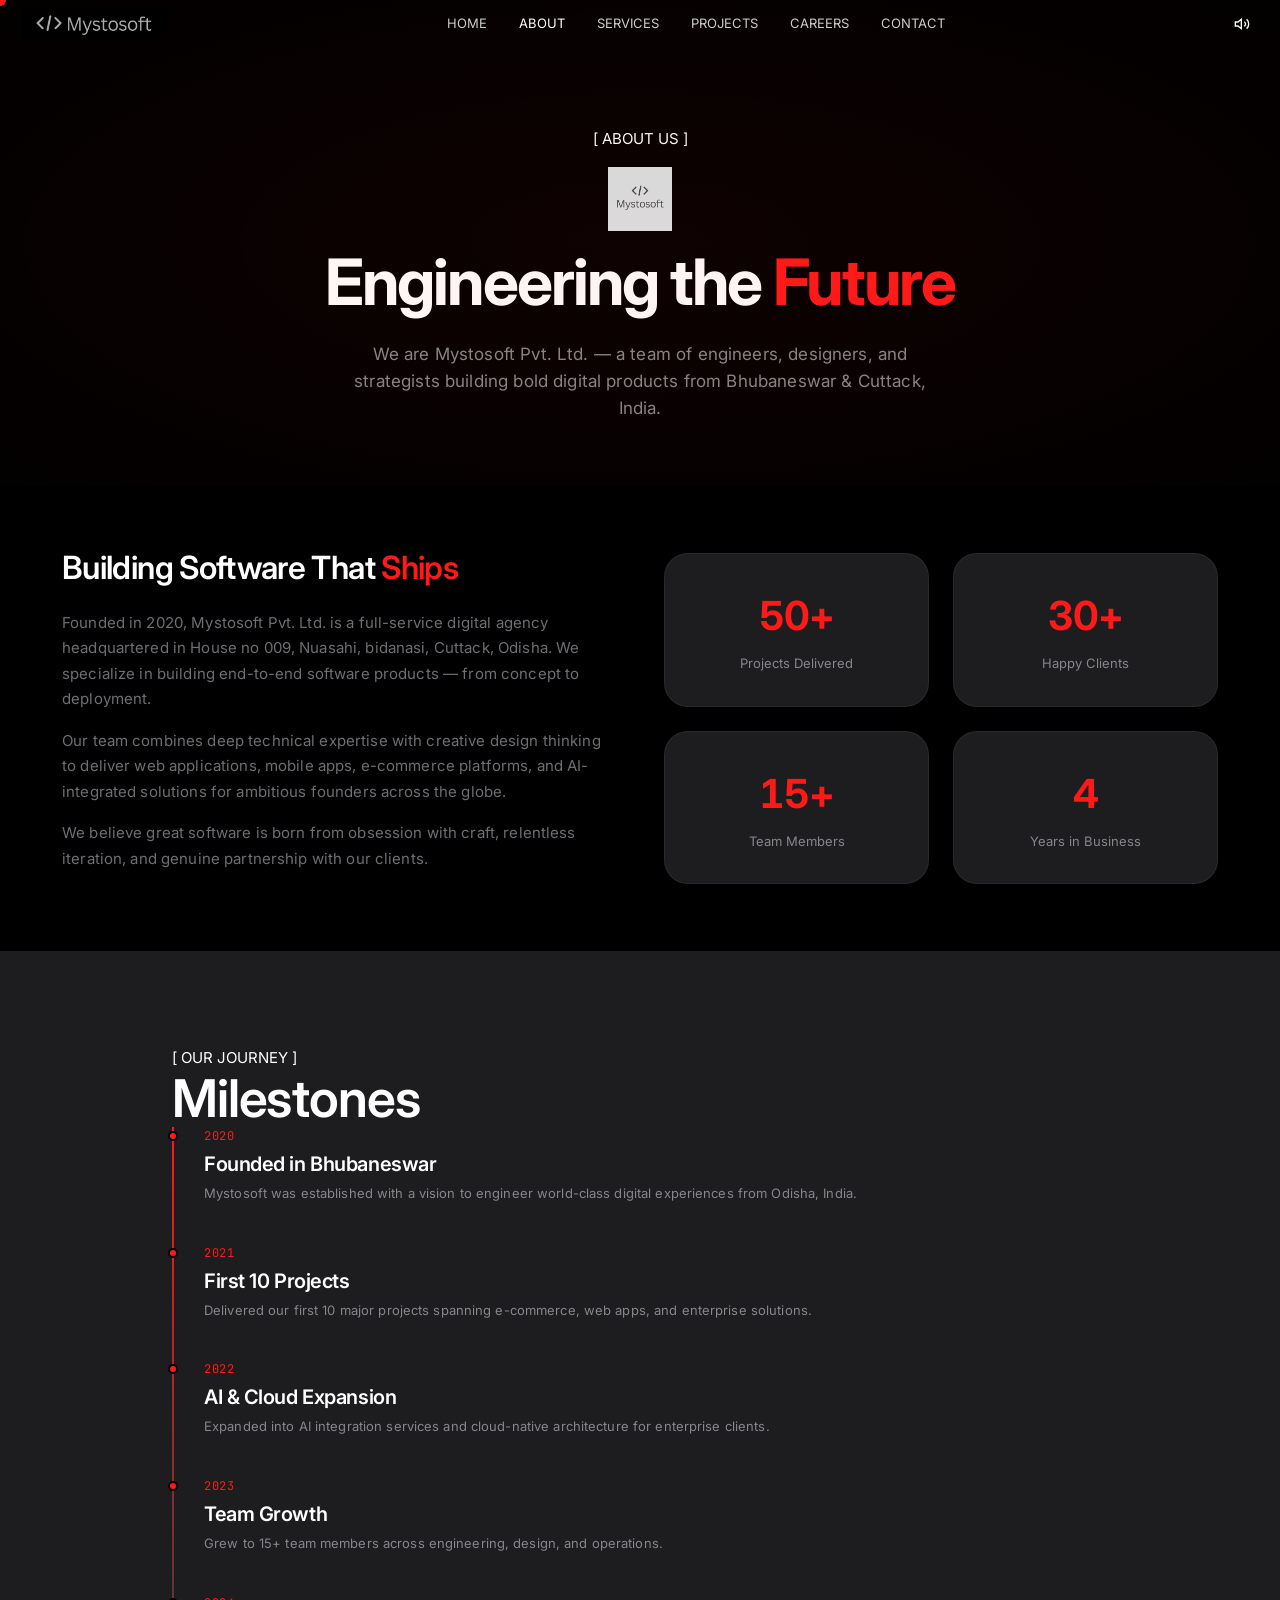
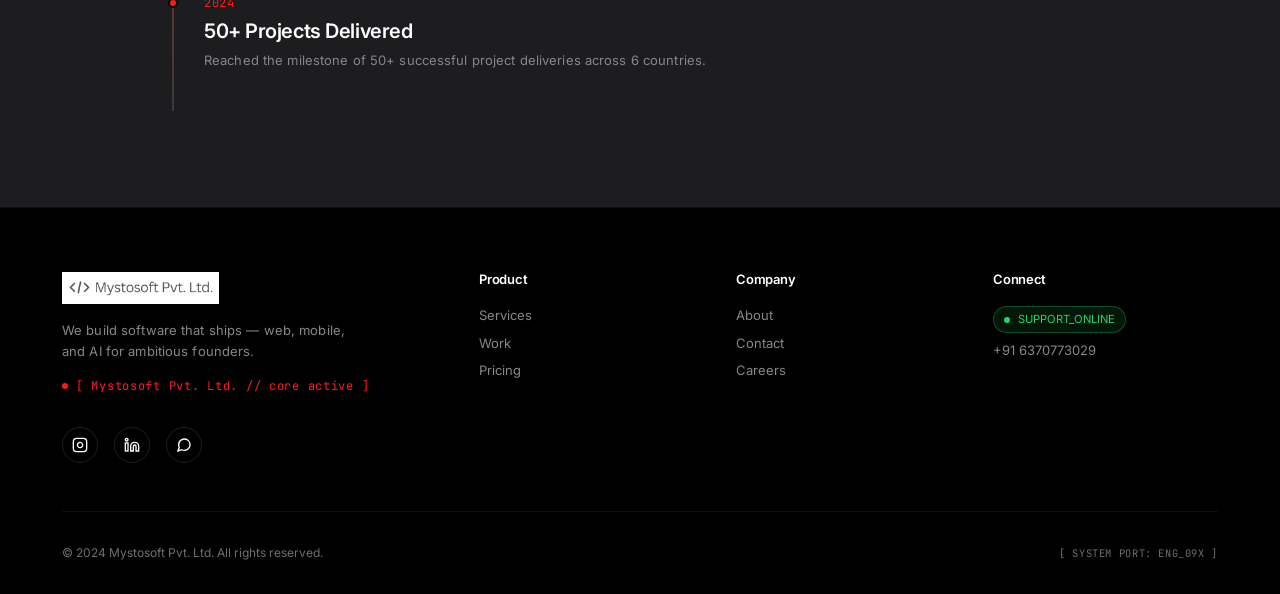
==== about.html @ 19d68701 "first commit" ====
<!DOCTYPE html>
<html lang="en">
<head>
  <meta charset="UTF-8">
  <meta name="viewport" content="width=device-width, initial-scale=1.0">
  <title>About — Mystosoft</title>
  <meta name="description" content="Learn about Mystosoft Pvt. Ltd. — our story, mission, and the team behind bold digital products.">
  <link rel="icon" href="Mystosoft Logos/Mystosoft Favicon Logo.png" type="image/png">
  <link rel="stylesheet" href="css/base.css">
  <link rel="stylesheet" href="css/components.css">
  <link rel="stylesheet" href="css/animations.css">
  <link rel="stylesheet" href="css/pages.css">
  <link rel="preconnect" href="https://fonts.googleapis.com">
  <link rel="preconnect" href="https://fonts.gstatic.com" crossorigin>
  <link href="https://fonts.googleapis.com/css2?family=Inter:wght@300;400;500;600;700&family=JetBrains+Mono:wght@400;500;700&display=swap" rel="stylesheet">
  <style>
    body { font-family: 'Inter', -apple-system, BlinkMacSystemFont, sans-serif; }
    :root { --font-display: 'Inter', -apple-system, sans-serif; --font-mono: 'JetBrains Mono', monospace; }
  </style>
</head>
<body class="dark">

  <div class="custom-cursor"></div>

  <!-- Navbar -->
  <nav class="navbar">
    <div class="navbar-inner">
      <a href="index.html" class="navbar-logo">
        <img src="Mystosoft Logos/Mystosoft Header Logo.png" alt="Mystosoft" class="logo-icon">
      </a>
      <div class="navbar-links">
        <a href="index.html">HOME</a>
        <a href="about.html">ABOUT</a>
        <a href="services.html">SERVICES</a>
        <a href="projects.html">PROJECTS</a>
        <a href="careers.html">CAREERS</a>
        <a href="contact.html">CONTACT</a>
      </div>
      <div class="navbar-actions">
        <button class="sound-toggle" aria-label="Toggle sound">
          <svg viewBox="0 0 24 24" fill="none" stroke="currentColor" stroke-width="2"><path d="M11 5L6 9H2v6h4l5 4V5z"/><path d="M19.07 4.93a10 10 0 010 14.14M15.54 8.46a5 5 0 010 7.07"/></svg>
        </button>
        <div class="nav-toggle"><span></span><span></span><span></span></div>
      </div>
    </div>
  </nav>

  <!-- Page Hero -->
  <section class="page-hero">
    <div class="container">
      <div class="section-label">[ ABOUT US ]</div>
      <img src="Mystosoft Logos/Mystosoft.png" alt="Mystosoft" class="page-hero-logo">
      <h1>Engineering the <span style="color: var(--color-accent)">Future</span></h1>
      <p>We are Mystosoft Pvt. Ltd. — a team of engineers, designers, and strategists building bold digital products from Bhubaneswar & Cuttack, India.</p>
    </div>
  </section>

  <!-- About Content -->
  <section class="about-content">
    <div class="container-wide">
      <div class="about-grid reveal">
        <div class="about-text">
          <h3>Building Software That <span style="color: var(--color-accent)">Ships</span></h3>
          <p>Founded in 2020, Mystosoft Pvt. Ltd. is a full-service digital agency headquartered in House no 009, Nuasahi, bidanasi, Cuttack, Odisha. We specialize in building end-to-end software products — from concept to deployment.</p>
          <p>Our team combines deep technical expertise with creative design thinking to deliver web applications, mobile apps, e-commerce platforms, and AI-integrated solutions for ambitious founders across the globe.</p>
          <p>We believe great software is born from obsession with craft, relentless iteration, and genuine partnership with our clients.</p>
        </div>
        <div class="about-stats stagger-children">
          <div class="about-stat">
            <div class="number"><span class="counter" data-target="50" data-suffix="+">0</span></div>
            <div class="label">Projects Delivered</div>
          </div>
          <div class="about-stat">
            <div class="number"><span class="counter" data-target="30" data-suffix="+">0</span></div>
            <div class="label">Happy Clients</div>
          </div>
          <div class="about-stat">
            <div class="number"><span class="counter" data-target="15" data-suffix="+">0</span></div>
            <div class="label">Team Members</div>
          </div>
          <div class="about-stat">
            <div class="number"><span class="counter" data-target="4" data-suffix="">0</span></div>
            <div class="label">Years in Business</div>
          </div>
        </div>
      </div>
    </div>
  </section>

  <!-- Timeline -->
  <section class="section" style="background: var(--color-gray-900); color: var(--color-white);">
    <div class="container">
      <div class="section-header reveal">
        <div class="section-label">[ OUR JOURNEY ]</div>
        <h2 class="section-title" style="color: var(--color-white);">Milestones</h2>
      </div>
      <div class="timeline reveal">
        <div class="timeline-item">
          <div class="year">2020</div>
          <h5>Founded in Bhubaneswar</h5>
          <p>Mystosoft was established with a vision to engineer world-class digital experiences from Odisha, India.</p>
        </div>
        <div class="timeline-item">
          <div class="year">2021</div>
          <h5>First 10 Projects</h5>
          <p>Delivered our first 10 major projects spanning e-commerce, web apps, and enterprise solutions.</p>
        </div>
        <div class="timeline-item">
          <div class="year">2022</div>
          <h5>AI & Cloud Expansion</h5>
          <p>Expanded into AI integration services and cloud-native architecture for enterprise clients.</p>
        </div>
        <div class="timeline-item">
          <div class="year">2023</div>
          <h5>Team Growth</h5>
          <p>Grew to 15+ team members across engineering, design, and operations.</p>
        </div>
        <div class="timeline-item">
          <div class="year">2024</div>
          <h5>50+ Projects Delivered</h5>
          <p>Reached the milestone of 50+ successful project deliveries across 6 countries.</p>
        </div>
      </div>
    </div>
  </section>

  <!-- Footer -->
  <footer class="footer">
    <div class="container-wide">
      <div class="footer-grid">
        <div class="footer-brand">
          <div class="footer-logo"><img src="Mystosoft Logos/Mystosoft footer logo.png" alt="Mystosoft" style="height: 32px;"></div>
          <p class="footer-tagline">We build software that ships — web, mobile, and AI for ambitious founders.</p>
          <div class="footer-status"><span class="dot"></span> [ Mystosoft Pvt. Ltd. // core active ]</div>
          <div class="footer-social">
            <a href="https://www.instagram.com/mystosoft" target="_blank" rel="noopener"><svg viewBox="0 0 24 24" fill="none" stroke="currentColor" stroke-width="2"><rect x="2" y="2" width="20" height="20" rx="5" ry="5"/><path d="M16 11.37A4 4 0 1 1 12.63 8 4 4 0 0 1 16 11.37z"/><line x1="17.5" y1="6.5" x2="17.51" y2="6.5"/></svg></a>
            <a href="https://www.linkedin.com/company/mystosoft" target="_blank" rel="noopener"><svg viewBox="0 0 24 24" fill="none" stroke="currentColor" stroke-width="2"><path d="M16 8a6 6 0 0 1 6 6v7h-4v-7a2 2 0 0 0-2-2 2 2 0 0 0-2 2v7h-4v-7a6 6 0 0 1 6-6z"/><rect x="2" y="9" width="4" height="12"/><circle cx="4" cy="4" r="2"/></svg></a>
            <a href="https://wa.me/916370773029" target="_blank" rel="noopener"><svg viewBox="0 0 24 24" fill="none" stroke="currentColor" stroke-width="2"><path d="M21 11.5a8.38 8.38 0 0 1-.9 3.8 8.5 8.5 0 0 1-7.6 4.7 8.38 8.38 0 0 1-3.8-.9L3 21l1.9-5.7a8.38 8.38 0 0 1-.9-3.8 8.5 8.5 0 0 1 4.7-7.6 8.38 8.38 0 0 1 3.8-.9h.5a8.48 8.48 0 0 1 8 8v.5z"/></svg></a>
          </div>
        </div>
        <div class="footer-columns">
          <div class="footer-column"><h5>Product</h5><a href="services.html">Services</a><a href="projects.html">Work</a><a href="index.html#pricing">Pricing</a></div>
          <div class="footer-column"><h5>Company</h5><a href="about.html">About</a><a href="contact.html">Contact</a><a href="careers.html">Careers</a></div>
          <div class="footer-column"><h5>Connect</h5><a href="https://wa.me/916370773029" target="_blank"><span class="footer-whatsapp" style="display:inline-flex;padding:4px 10px;font-size:0.7rem;"><span class="dot"></span> SUPPORT_ONLINE</span></a><a href="tel:+916370773029">+91 6370773029</a></div>
        </div>
      </div>
      <div class="footer-bottom">
        <span>&copy; 2024 Mystosoft Pvt. Ltd. All rights reserved.</span>
        <span style="font-family: var(--font-mono); font-size: 0.65rem; letter-spacing: 0.06em;">[ SYSTEM PORT: ENG_09X ]</span>
      </div>
    </div>
  </footer>

  <script src="js/main.js"></script>
  <script src="js/sound.js"></script>
</body>
</html>
---- css/base.css ----
/* ============================================
   MYSTOSOFT - Base Styles
   Apple-inspired design system
   ============================================ */

:root {
  --color-black: #000000;
  --color-white: #ffffff;
  --color-gray-50: #f5f5f7;
  --color-gray-100: #e8e8ed;
  --color-gray-200: #d2d2d7;
  --color-gray-300: #b0b0b6;
  --color-gray-400: #86868b;
  --color-gray-500: #6e6e73;
  --color-gray-600: #515154;
  --color-gray-700: #3a3a3c;
  --color-gray-800: #2d2d2f;
  --color-gray-900: #1d1d1f;
  --color-accent: #FF1A1A;
  --color-accent-dark: #cc1515;
  --color-accent-light: rgba(255, 26, 26, 0.15);
  --color-green: #30d158;
  --color-blue: #007aff;
  --color-ecommerce: #ec4899;
  --color-webapp: #06b6d4;
  --color-enterprise: #10b981;
  --color-edtech: #f59e0b;
  --font-display: -apple-system, BlinkMacSystemFont, 'Inter', 'Segoe UI', Roboto, sans-serif;
  --font-body: -apple-system, BlinkMacSystemFont, 'Inter', 'Segoe UI', Roboto, sans-serif;
  --font-mono: 'SF Mono', 'JetBrains Mono', 'Fira Code', 'Consolas', monospace;
  --text-xs: 0.75rem;
  --text-sm: 0.8125rem;
  --text-base: 0.9375rem;
  --text-lg: 1.0625rem;
  --text-xl: 1.25rem;
  --text-2xl: 1.5rem;
  --text-3xl: 2rem;
  --text-4xl: 2.5rem;
  --text-5xl: 3.25rem;
  --text-6xl: 4rem;
  --text-7xl: 5rem;
  --space-1: 0.25rem;
  --space-2: 0.5rem;
  --space-3: 0.75rem;
  --space-4: 1rem;
  --space-5: 1.25rem;
  --space-6: 1.5rem;
  --space-8: 2rem;
  --space-10: 2.5rem;
  --space-12: 3rem;
  --space-16: 4rem;
  --space-20: 5rem;
  --space-24: 6rem;
  --space-32: 8rem;
  --max-width: 980px;
  --max-width-wide: 1200px;
  --max-width-full: 1440px;
  --nav-height: 48px;
  --section-padding: 6rem 0;
  --radius-sm: 8px;
  --radius-md: 12px;
  --radius-lg: 18px;
  --radius-xl: 24px;
  --radius-2xl: 32px;
  --radius-full: 9999px;
  --ease-in-out: cubic-bezier(0.25, 0.1, 0.25, 1);
  --ease-out: cubic-bezier(0, 0, 0.2, 1);
  --ease-in: cubic-bezier(0.4, 0, 1, 1);
  --duration-fast: 150ms;
  --duration-normal: 300ms;
  --duration-slow: 500ms;
  --shadow-sm: 0 1px 2px rgba(0,0,0,0.04);
  --shadow-md: 0 4px 12px rgba(0,0,0,0.08);
  --shadow-lg: 0 8px 30px rgba(0,0,0,0.12);
  --shadow-xl: 0 20px 60px rgba(0,0,0,0.15);
  --shadow-glow: 0 0 60px rgba(255, 26, 26, 0.3);
}

*, *::before, *::after { box-sizing: border-box; margin: 0; padding: 0; }

html { scroll-behavior: smooth; -webkit-text-size-adjust: 100%; -webkit-font-smoothing: antialiased; -moz-osx-font-smoothing: grayscale; }

body { font-family: var(--font-body); font-size: var(--text-base); line-height: 1.5; color: var(--color-gray-900); background: var(--color-white); overflow-x: hidden; min-height: 100vh; }
body.dark { background: var(--color-black); color: var(--color-white); }

img, video, canvas, svg { display: block; max-width: 100%; }
a { color: inherit; text-decoration: none; }
button { border: none; background: none; cursor: pointer; font: inherit; color: inherit; }
ul, ol { list-style: none; }
input, textarea, select { font: inherit; color: inherit; }

h1, h2, h3, h4, h5, h6 { font-family: var(--font-display); font-weight: 600; line-height: 1.1; letter-spacing: -0.022em; }
h1 { font-size: var(--text-6xl); }
h2 { font-size: var(--text-5xl); }
h3 { font-size: var(--text-4xl); }
h4 { font-size: var(--text-3xl); }
h5 { font-size: var(--text-2xl); }
h6 { font-size: var(--text-xl); }
p { line-height: 1.47; font-weight: 400; letter-spacing: 0.009em; }

.container { width: 100%; max-width: var(--max-width); margin: 0 auto; padding: 0 22px; }
.container-wide { max-width: var(--max-width-wide); margin: 0 auto; padding: 0 22px; }
.container-full { max-width: var(--max-width-full); margin: 0 auto; padding: 0 22px; }
.section { padding: var(--section-padding); }

.flex { display: flex; }
.flex-col { flex-direction: column; }
.flex-wrap { flex-wrap: wrap; }
.items-center { align-items: center; }
.items-start { align-items: flex-start; }
.justify-center { justify-content: center; }
.justify-between { justify-content: space-between; }
.gap-1 { gap: var(--space-1); }
.gap-2 { gap: var(--space-2); }
.gap-3 { gap: var(--space-3); }
.gap-4 { gap: var(--space-4); }
.gap-6 { gap: var(--space-6); }
.gap-8 { gap: var(--space-8); }
.gap-10 { gap: var(--space-10); }
.gap-12 { gap: var(--space-12); }
.text-center { text-align: center; }
.w-full { width: 100%; }
.h-full { height: 100%; }
.relative { position: relative; }
.absolute { position: absolute; }
.overflow-hidden { overflow: hidden; }
.grid { display: grid; }
.grid-2 { grid-template-columns: repeat(2, 1fr); }
.grid-3 { grid-template-columns: repeat(3, 1fr); }
.grid-4 { grid-template-columns: repeat(4, 1fr); }

::selection { background: var(--color-accent); color: var(--color-white); }
::-webkit-scrollbar { width: 8px; }
::-webkit-scrollbar-track { background: transparent; }
::-webkit-scrollbar-thumb { background: var(--color-gray-400); border-radius: 4px; }
::-webkit-scrollbar-thumb:hover { background: var(--color-gray-500); }
:focus-visible { outline: 2px solid var(--color-accent); outline-offset: 2px; }

@media (max-width: 1024px) {
  h1 { font-size: var(--text-5xl); }
  h2 { font-size: var(--text-4xl); }
  h3 { font-size: var(--text-3xl); }
}
@media (max-width: 768px) {
  :root { --section-padding: 4rem 0; }
  h1 { font-size: var(--text-4xl); }
  h2 { font-size: var(--text-3xl); }
  h3 { font-size: var(--text-2xl); }
  .grid-2, .grid-3, .grid-4 { grid-template-columns: 1fr; }
}
@media (max-width: 480px) {
  h1 { font-size: var(--text-3xl); }
  h2 { font-size: var(--text-2xl); }
  h3 { font-size: var(--text-xl); }
}
---- css/components.css ----
/* ============================================
   MYSTOSOFT - Components
   Navbar, Footer, Buttons, Cards, Custom Cursor
   ============================================ */

/* ---------- Custom Cursor ---------- */
.custom-cursor {
  position: fixed;
  top: 0; left: 0;
  width: 12px; height: 12px;
  background: var(--color-accent);
  border-radius: 50%;
  pointer-events: none;
  z-index: 99999;
  transform: translate(-50%, -50%);
  transition: width 0.2s, height 0.2s, background 0.2s;
  mix-blend-mode: difference;
}
.custom-cursor.hover {
  width: 40px; height: 40px;
  background: rgba(255, 26, 26, 0.3);
  border: 1px solid var(--color-accent);
}
@media (pointer: coarse) { .custom-cursor { display: none; } }

/* ---------- Navbar ---------- */
.navbar {
  position: fixed;
  top: 0; left: 0; right: 0;
  height: var(--nav-height);
  z-index: 1000;
  transition: background var(--duration-normal) var(--ease-out), backdrop-filter var(--duration-normal) var(--ease-out);
}
.navbar.scrolled {
  background: rgba(0, 0, 0, 0.8);
  backdrop-filter: saturate(180%) blur(20px);
  -webkit-backdrop-filter: saturate(180%) blur(20px);
}
body:not(.dark) .navbar.scrolled {
  background: rgba(255, 255, 255, 0.8);
}
.navbar-inner {
  max-width: var(--max-width-full);
  margin: 0 auto;
  padding: 0 22px;
  height: 100%;
  display: flex;
  align-items: center;
  justify-content: space-between;
}
.navbar-logo {
  display: flex;
  align-items: center;
  gap: var(--space-2);
  font-family: var(--font-display);
  font-weight: 700;
  font-size: var(--text-lg);
  letter-spacing: -0.01em;
  white-space: nowrap;
  cursor: pointer;
}
.navbar-logo img {
  height: 28px;
  width: auto;
}
.navbar-logo .logo-icon {
  height: 32px;
  width: auto;
  filter: invert(1);
}
body:not(.dark) .navbar-logo .logo-icon {
  filter: none;
}
.navbar-links {
  display: flex;
  align-items: center;
  gap: var(--space-8);
}
.navbar-links a {
  font-size: var(--text-sm);
  font-weight: 400;
  opacity: 0.8;
  transition: opacity var(--duration-fast);
  white-space: nowrap;
}
.navbar-links a:hover,
.navbar-links a.active {
  opacity: 1;
}
.navbar-actions {
  display: flex;
  align-items: center;
  gap: var(--space-4);
}
.sound-toggle {
  display: flex;
  align-items: center;
  justify-content: center;
  width: 32px; height: 32px;
  border-radius: var(--radius-full);
  transition: background var(--duration-fast);
  cursor: pointer;
  color: var(--color-white);
}
.sound-toggle:hover { background: rgba(255,255,255,0.1); }
body:not(.dark) .sound-toggle { color: var(--color-gray-900); }
body:not(.dark) .sound-toggle:hover { background: rgba(0,0,0,0.05); }
.sound-toggle svg { width: 16px; height: 16px; }
.nav-toggle {
  display: none;
  flex-direction: column;
  gap: 5px;
  width: 24px;
  cursor: pointer;
}
.nav-toggle span {
  display: block;
  height: 1.5px;
  width: 100%;
  background: currentColor;
  border-radius: 2px;
  transition: transform var(--duration-normal), opacity var(--duration-fast);
}
.nav-toggle.active span:nth-child(1) { transform: translateY(6.5px) rotate(45deg); }
.nav-toggle.active span:nth-child(2) { opacity: 0; }
.nav-toggle.active span:nth-child(3) { transform: translateY(-6.5px) rotate(-45deg); }

@media (max-width: 900px) {
  .navbar-links { display: none; }
  .nav-toggle { display: flex; }
  .mobile-menu {
    position: fixed;
    top: var(--nav-height);
    left: 0; right: 0; bottom: 0;
    background: rgba(0,0,0,0.95);
    backdrop-filter: blur(20px);
    z-index: 999;
    display: flex;
    flex-direction: column;
    align-items: center;
    justify-content: center;
    gap: var(--space-8);
    opacity: 0;
    pointer-events: none;
    transition: opacity var(--duration-normal);
  }
  .mobile-menu.open { opacity: 1; pointer-events: all; }
  .mobile-menu a {
    font-size: var(--text-3xl);
    font-weight: 600;
    opacity: 0;
    transform: translateY(20px);
    transition: opacity var(--duration-normal), transform var(--duration-normal);
  }
  .mobile-menu.open a {
    opacity: 1;
    transform: translateY(0);
  }
  .mobile-menu.open a:nth-child(1) { transition-delay: 0.05s; }
  .mobile-menu.open a:nth-child(2) { transition-delay: 0.1s; }
  .mobile-menu.open a:nth-child(3) { transition-delay: 0.15s; }
  .mobile-menu.open a:nth-child(4) { transition-delay: 0.2s; }
  .mobile-menu.open a:nth-child(5) { transition-delay: 0.25s; }
  .mobile-menu.open a:nth-child(6) { transition-delay: 0.3s; }
}

/* ---------- Buttons ---------- */
.btn {
  display: inline-flex;
  align-items: center;
  justify-content: center;
  gap: var(--space-2);
  padding: 12px 28px;
  font-size: var(--text-sm);
  font-weight: 500;
  border-radius: var(--radius-full);
  transition: all var(--duration-normal) var(--ease-out);
  white-space: nowrap;
  cursor: pointer;
  position: relative;
  overflow: hidden;
}
.btn-primary {
  background: var(--color-accent);
  color: var(--color-white);
}
.btn-primary:hover {
  background: var(--color-accent-dark);
  transform: scale(1.02);
  box-shadow: 0 0 30px rgba(255, 26, 26, 0.4);
}
.btn-secondary {
  background: rgba(255, 255, 255, 0.08);
  color: var(--color-white);
  border: 1px solid rgba(255, 255, 255, 0.15);
}
.btn-secondary:hover {
  background: rgba(255, 255, 255, 0.15);
  border-color: rgba(255, 255, 255, 0.3);
}
body:not(.dark) .btn-secondary {
  background: rgba(0, 0, 0, 0.05);
  color: var(--color-gray-900);
  border-color: rgba(0, 0, 0, 0.15);
}
body:not(.dark) .btn-secondary:hover {
  background: rgba(0, 0, 0, 0.1);
  border-color: rgba(0, 0, 0, 0.3);
}
.btn-ghost {
  color: var(--color-accent);
  padding: 12px 0;
}
.btn-ghost:hover { opacity: 0.8; }
.btn-large {
  padding: 16px 36px;
  font-size: var(--text-base);
}
.btn-shimmer {
  position: relative;
  overflow: hidden;
}
.btn-shimmer::after {
  content: '';
  position: absolute;
  top: 0; left: -100%; right: 0; bottom: 0;
  width: 300%;
  background: linear-gradient(90deg, transparent, rgba(255,255,255,0.2), transparent);
  transition: none;
}
.btn-shimmer:hover::after {
  animation: shimmer 1.5s infinite;
}
@keyframes shimmer {
  0% { transform: translateX(-33%); }
  100% { transform: translateX(33%); }
}

/* ---------- Cards ---------- */
.card {
  background: var(--color-white);
  border-radius: var(--radius-xl);
  padding: var(--space-8);
  transition: transform var(--duration-normal) var(--ease-out), box-shadow var(--duration-normal) var(--ease-out);
  position: relative;
  overflow: hidden;
}
.card:hover {
  transform: translateY(-4px);
  box-shadow: var(--shadow-lg);
}
.card-dark {
  background: var(--color-gray-900);
  color: var(--color-white);
  border: 1px solid rgba(255,255,255,0.08);
}
.card-dark:hover {
  border-color: rgba(255, 26, 26, 0.3);
  box-shadow: 0 0 30px rgba(255, 26, 26, 0.1);
}
.card-glass {
  background: rgba(255, 255, 255, 0.05);
  backdrop-filter: blur(20px);
  -webkit-backdrop-filter: blur(20px);
  border: 1px solid rgba(255, 255, 255, 0.1);
}

/* ---------- Tags ---------- */
.tag {
  display: inline-flex;
  align-items: center;
  padding: 4px 10px;
  font-size: var(--text-xs);
  font-family: var(--font-mono);
  font-weight: 500;
  border-radius: var(--radius-full);
  letter-spacing: 0.04em;
  white-space: nowrap;
}
.tag-red { background: rgba(255,26,26,0.15); color: var(--color-accent); }
.tag-green { background: rgba(48,209,88,0.15); color: var(--color-green); }
.tag-blue { background: rgba(0,122,255,0.15); color: var(--color-blue); }
.tag-pink { background: rgba(236,72,153,0.15); color: var(--color-ecommerce); }
.tag-cyan { background: rgba(6,182,212,0.15); color: var(--color-webapp); }
.tag-emerald { background: rgba(16,185,129,0.15); color: var(--color-enterprise); }
.tag-amber { background: rgba(245,158,11,0.15); color: var(--color-edtech); }

/* ---------- Footer ---------- */
.footer {
  background: var(--color-black);
  color: var(--color-white);
  padding: var(--space-16) 0 var(--space-8);
  border-top: 1px solid rgba(255,255,255,0.06);
}
.footer-grid {
  display: grid;
  grid-template-columns: 1fr 2fr;
  gap: var(--space-12);
  margin-bottom: var(--space-12);
}
.footer-brand {
  display: flex;
  flex-direction: column;
  gap: var(--space-4);
}
.footer-logo {
  display: flex;
  align-items: center;
  gap: var(--space-2);
  font-size: var(--text-xl);
  font-weight: 700;
}
.footer-logo img { height: 28px; }
.footer-tagline {
  color: var(--color-gray-400);
  font-size: var(--text-sm);
  line-height: 1.6;
  max-width: 300px;
}
.footer-status {
  display: flex;
  align-items: center;
  gap: var(--space-2);
  font-family: var(--font-mono);
  font-size: var(--text-xs);
  color: var(--color-accent);
  letter-spacing: 0.06em;
}
.footer-status .dot {
  width: 6px; height: 6px;
  border-radius: 50%;
  background: var(--color-accent);
  animation: pulse 2s infinite;
}
.footer-social {
  display: flex;
  gap: var(--space-4);
  margin-top: var(--space-4);
}
.footer-social a {
  width: 36px; height: 36px;
  display: flex;
  align-items: center;
  justify-content: center;
  border-radius: var(--radius-full);
  border: 1px solid rgba(255,255,255,0.12);
  transition: all var(--duration-fast);
}
.footer-social a:hover {
  border-color: var(--color-accent);
  background: rgba(255,26,26,0.1);
}
.footer-social a svg { width: 16px; height: 16px; }
.footer-columns {
  display: grid;
  grid-template-columns: repeat(3, 1fr);
  gap: var(--space-8);
}
.footer-column h5 {
  font-size: var(--text-sm);
  font-weight: 600;
  margin-bottom: var(--space-4);
  color: var(--color-white);
}
.footer-column a {
  display: block;
  font-size: var(--text-sm);
  color: var(--color-gray-400);
  padding: var(--space-1) 0;
  transition: color var(--duration-fast);
}
.footer-column a:hover { color: var(--color-white); }
.footer-bottom {
  display: flex;
  align-items: center;
  justify-content: space-between;
  padding-top: var(--space-8);
  border-top: 1px solid rgba(255,255,255,0.06);
  font-size: var(--text-xs);
  color: var(--color-gray-500);
}
.footer-whatsapp {
  display: flex;
  align-items: center;
  gap: var(--space-2);
  padding: 8px 16px;
  background: rgba(37, 211, 102, 0.1);
  border: 1px solid rgba(37, 211, 102, 0.3);
  border-radius: var(--radius-full);
  font-size: var(--text-xs);
  color: #25d366;
  transition: all var(--duration-fast);
}
.footer-whatsapp:hover {
  background: rgba(37, 211, 102, 0.2);
}
.footer-whatsapp .dot {
  width: 6px; height: 6px;
  border-radius: 50%;
  background: #25d366;
  animation: pulse 2s infinite;
}

@media (max-width: 768px) {
  .footer-grid { grid-template-columns: 1fr; }
  .footer-columns { grid-template-columns: 1fr 1fr; }
  .footer-bottom { flex-direction: column; gap: var(--space-4); text-align: center; }
}

@keyframes pulse {
  0%, 100% { opacity: 1; }
  50% { opacity: 0.4; }
}
---- css/animations.css ----
/* ============================================
   MYSTOSOFT - Animations
   Scroll reveals, transitions, effects
   ============================================ */

/* ---------- Scroll Reveal ---------- */
.reveal {
  opacity: 0;
  transform: translateY(30px);
  transition: opacity 0.8s var(--ease-out), transform 0.8s var(--ease-out);
}
.reveal.visible {
  opacity: 1;
  transform: translateY(0);
}
.reveal-left {
  opacity: 0;
  transform: translateX(-40px);
  transition: opacity 0.8s var(--ease-out), transform 0.8s var(--ease-out);
}
.reveal-left.visible {
  opacity: 1;
  transform: translateX(0);
}
.reveal-right {
  opacity: 0;
  transform: translateX(40px);
  transition: opacity 0.8s var(--ease-out), transform 0.8s var(--ease-out);
}
.reveal-right.visible {
  opacity: 1;
  transform: translateX(0);
}
.reveal-scale {
  opacity: 0;
  transform: scale(0.95);
  transition: opacity 0.8s var(--ease-out), transform 0.8s var(--ease-out);
}
.reveal-scale.visible {
  opacity: 1;
  transform: scale(1);
}

/* Staggered children */
.stagger-children > * {
  opacity: 0;
  transform: translateY(20px);
  transition: opacity 0.6s var(--ease-out), transform 0.6s var(--ease-out);
}
.stagger-children.visible > *:nth-child(1) { transition-delay: 0s; }
.stagger-children.visible > *:nth-child(2) { transition-delay: 0.08s; }
.stagger-children.visible > *:nth-child(3) { transition-delay: 0.16s; }
.stagger-children.visible > *:nth-child(4) { transition-delay: 0.24s; }
.stagger-children.visible > *:nth-child(5) { transition-delay: 0.32s; }
.stagger-children.visible > *:nth-child(6) { transition-delay: 0.4s; }
.stagger-children.visible > *:nth-child(7) { transition-delay: 0.48s; }
.stagger-children.visible > *:nth-child(8) { transition-delay: 0.56s; }
.stagger-children.visible > *:nth-child(9) { transition-delay: 0.64s; }
.stagger-children.visible > *:nth-child(10) { transition-delay: 0.72s; }
.stagger-children.visible > *:nth-child(11) { transition-delay: 0.8s; }
.stagger-children.visible > *:nth-child(12) { transition-delay: 0.88s; }
.stagger-children.visible > * {
  opacity: 1;
  transform: translateY(0);
}

/* ---------- Loading Screen ---------- */
.loading-screen {
  position: fixed;
  inset: 0;
  width: 100%; height: 100vh;
  background: var(--color-black);
  z-index: 10000;
  display: flex;
  flex-direction: column;
  align-items: center;
  justify-content: center;
  transition: opacity 0.6s var(--ease-out);
}
.loading-screen.hidden {
  opacity: 0;
  pointer-events: none;
}
.loading-screen canvas {
  position: absolute;
  top: 0; left: 0;
  width: 100%; height: 100%;
}
.loading-orb {
  width: 16px; height: 16px;
  border-radius: 50%;
  background: var(--color-white);
  box-shadow: 0 0 60px var(--color-accent), 0 0 120px rgba(255,26,26,0.3);
  z-index: 1;
  animation: orbPulse 1.5s ease-in-out infinite;
}
.loading-bar {
  position: absolute;
  bottom: 0; left: 0;
  height: 2px;
  width: 0%;
  background: linear-gradient(90deg, transparent, var(--color-accent), transparent);
  transition: width 0.3s var(--ease-out);
}
.loading-text {
  font-family: var(--font-mono);
  font-size: var(--text-xs);
  color: var(--color-gray-400);
  letter-spacing: 0.08em;
  z-index: 1;
  margin-top: var(--space-6);
}

@keyframes orbPulse {
  0%, 100% { transform: scale(1); box-shadow: 0 0 60px var(--color-accent); }
  50% { transform: scale(1.1); box-shadow: 0 0 80px var(--color-accent), 0 0 150px rgba(255,26,26,0.4); }
}

/* ---------- Glow Effects ---------- */
.glow-red {
  position: absolute;
  width: 400px; height: 400px;
  border-radius: 50%;
  background: var(--color-accent);
  opacity: 0.08;
  filter: blur(100px);
  pointer-events: none;
}
.glow-white {
  position: absolute;
  width: 300px; height: 300px;
  border-radius: 50%;
  background: var(--color-white);
  opacity: 0.05;
  filter: blur(80px);
  pointer-events: none;
}

/* ---------- Floating Animation ---------- */
.float {
  animation: float 6s ease-in-out infinite;
}
@keyframes float {
  0%, 100% { transform: translateY(0); }
  50% { transform: translateY(-10px); }
}

/* ---------- Typewriter ---------- */
.typewriter {
  overflow: hidden;
  white-space: nowrap;
  border-right: 2px solid var(--color-accent);
  animation: typing 3s steps(30) forwards, blink 0.7s step-end infinite;
}
@keyframes typing {
  from { width: 0; }
  to { width: 100%; }
}
@keyframes blink {
  50% { border-color: transparent; }
}

/* ---------- Gradient Text ---------- */
.gradient-text {
  background: linear-gradient(135deg, var(--color-white) 0%, var(--color-gray-400) 100%);
  -webkit-background-clip: text;
  -webkit-text-fill-color: transparent;
  background-clip: text;
}
.gradient-text-red {
  background: linear-gradient(135deg, var(--color-accent) 0%, #ff6b6b 100%);
  -webkit-background-clip: text;
  -webkit-text-fill-color: transparent;
  background-clip: text;
}

/* ---------- Noise Overlay ---------- */
.noise-overlay::after {
  content: '';
  position: absolute;
  inset: 0;
  background-image: url("data:image/svg+xml,%3Csvg viewBox='0 0 256 256' xmlns='http://www.w3.org/2000/svg'%3E%3Cfilter id='n'%3E%3CfeTurbulence type='fractalNoise' baseFrequency='0.9' numOctaves='4' stitchTiles='stitch'/%3E%3C/filter%3E%3Crect width='100%25' height='100%25' filter='url(%23n)' opacity='0.04'/%3E%3C/svg%3E");
  pointer-events: none;
  z-index: 1;
}

/* ---------- Grid Background ---------- */
.grid-bg {
  background-image:
    linear-gradient(rgba(255,255,255,0.03) 1px, transparent 1px),
    linear-gradient(90deg, rgba(255,255,255,0.03) 1px, transparent 1px);
  background-size: 60px 60px;
}

/* ---------- Border Glow ---------- */
.border-glow {
  position: relative;
}
.border-glow::before {
  content: '';
  position: absolute;
  inset: -1px;
  border-radius: inherit;
  background: linear-gradient(135deg, var(--color-accent), transparent 50%);
  z-index: -1;
  opacity: 0;
  transition: opacity var(--duration-normal);
}
.border-glow:hover::before { opacity: 1; }

/* ---------- Counter Animation ---------- */
.counter {
  font-variant-numeric: tabular-nums;
}

/* ---------- Smooth page transitions ---------- */
.page-content {
  opacity: 0;
  animation: fadeInUp 0.6s var(--ease-out) forwards;
}
@keyframes fadeInUp {
  from { opacity: 0; transform: translateY(20px); }
  to { opacity: 1; transform: translateY(0); }
}
---- css/pages.css ----
/* ============================================
   MYSTOSOFT - Page Styles
   Subpage-specific styles
   ============================================ */

/* ---------- Page Hero ---------- */
.page-hero {
  padding: calc(var(--nav-height) + var(--space-20)) 0 var(--space-16);
  background: var(--color-black);
  color: var(--color-white);
  text-align: center;
  position: relative;
  overflow: hidden;
}
.page-hero::before {
  content: '';
  position: absolute;
  top: -50%; left: -50%;
  width: 200%; height: 200%;
  background: radial-gradient(ellipse at center, rgba(255,26,26,0.06) 0%, transparent 60%);
  pointer-events: none;
}
.page-hero .section-label { margin-bottom: var(--space-4); }
.page-hero h1 {
  font-size: clamp(2.5rem, 5vw, 4rem);
  font-weight: 700;
  letter-spacing: -0.03em;
  margin-bottom: var(--space-6);
}
.page-hero p {
  font-size: var(--text-lg);
  color: var(--color-gray-400);
  max-width: 600px;
  margin: 0 auto;
  line-height: 1.6;
}
.page-hero-logo {
  display: block;
  width: 64px;
  height: auto;
  margin: 0 auto var(--space-4);
  opacity: 0.85;
}

/* ---------- About Page ---------- */
.about-content {
  padding: var(--space-16) 0;
}
.about-grid {
  display: grid;
  grid-template-columns: 1fr 1fr;
  gap: var(--space-12);
  align-items: center;
}
.about-text h3 {
  font-size: var(--text-3xl);
  margin-bottom: var(--space-6);
  letter-spacing: -0.02em;
}
.about-text p {
  color: var(--color-gray-500);
  line-height: 1.7;
  margin-bottom: var(--space-4);
}
.about-stats {
  display: grid;
  grid-template-columns: repeat(2, 1fr);
  gap: var(--space-6);
}
.about-stat {
  background: var(--color-gray-900);
  border-radius: var(--radius-xl);
  padding: var(--space-8);
  text-align: center;
  border: 1px solid rgba(255,255,255,0.06);
}
.about-stat .number {
  font-size: var(--text-4xl);
  font-weight: 700;
  color: var(--color-accent);
  letter-spacing: -0.03em;
}
.about-stat .label {
  font-size: var(--text-sm);
  color: var(--color-gray-400);
  margin-top: var(--space-2);
}
.timeline {
  position: relative;
  padding-left: var(--space-8);
}
.timeline::before {
  content: '';
  position: absolute;
  left: 0;
  top: 0; bottom: 0;
  width: 2px;
  background: linear-gradient(to bottom, var(--color-accent), var(--color-gray-700));
}
.timeline-item {
  position: relative;
  padding-bottom: var(--space-10);
}
.timeline-item::before {
  content: '';
  position: absolute;
  left: calc(-1 * var(--space-8) - 4px);
  top: 4px;
  width: 10px; height: 10px;
  border-radius: 50%;
  background: var(--color-accent);
  border: 2px solid var(--color-black);
}
.timeline-item .year {
  font-family: var(--font-mono);
  font-size: var(--text-xs);
  color: var(--color-accent);
  letter-spacing: 0.06em;
  margin-bottom: var(--space-2);
}
.timeline-item h5 {
  font-size: var(--text-xl);
  margin-bottom: var(--space-2);
}
.timeline-item p {
  font-size: var(--text-sm);
  color: var(--color-gray-400);
  line-height: 1.6;
}
@media (max-width: 768px) {
  .about-grid { grid-template-columns: 1fr; }
  .about-stats { grid-template-columns: 1fr; }
}

/* ---------- Services Page ---------- */
.services-detail-grid {
  display: grid;
  grid-template-columns: repeat(2, 1fr);
  gap: var(--space-8);
}
.service-detail-card {
  background: var(--color-white);
  border-radius: var(--radius-xl);
  padding: var(--space-10);
  border: 1px solid var(--color-gray-100);
  transition: all var(--duration-normal) var(--ease-out);
}
.service-detail-card:hover {
  transform: translateY(-4px);
  box-shadow: var(--shadow-lg);
  border-color: transparent;
}
.service-detail-card .service-icon {
  width: 56px; height: 56px;
  margin-bottom: var(--space-6);
}
.service-detail-card h5 {
  font-size: var(--text-2xl);
  margin-bottom: var(--space-3);
}
.service-detail-card p {
  color: var(--color-gray-500);
  font-size: var(--text-sm);
  line-height: 1.7;
  margin-bottom: var(--space-4);
}
.service-detail-card .tech-stack {
  display: flex;
  flex-wrap: wrap;
  gap: var(--space-2);
  margin-top: var(--space-4);
}
.process-section {
  padding: var(--space-16) 0;
  background: var(--color-gray-900);
  color: var(--color-white);
}
.process-grid {
  display: grid;
  grid-template-columns: repeat(4, 1fr);
  gap: var(--space-6);
}
.process-step {
  text-align: center;
  position: relative;
}
.process-step::after {
  content: '';
  position: absolute;
  top: 28px; right: -33%;
  width: 66%; height: 2px;
  background: linear-gradient(90deg, var(--color-accent), transparent);
}
.process-step:last-child::after { display: none; }
.process-number {
  width: 56px; height: 56px;
  border-radius: 50%;
  border: 2px solid var(--color-accent);
  display: flex;
  align-items: center;
  justify-content: center;
  margin: 0 auto var(--space-4);
  font-family: var(--font-mono);
  font-size: var(--text-lg);
  font-weight: 700;
  color: var(--color-accent);
}
.process-step h5 {
  font-size: var(--text-lg);
  margin-bottom: var(--space-2);
}
.process-step p {
  font-size: var(--text-sm);
  color: var(--color-gray-400);
  line-height: 1.5;
}
@media (max-width: 768px) {
  .services-detail-grid { grid-template-columns: 1fr; }
  .process-grid { grid-template-columns: repeat(2, 1fr); }
  .process-step::after { display: none; }
}

/* ---------- Projects Page ---------- */
.projects-content {
  padding: var(--space-16) 0;
}
.projects-count {
  font-family: var(--font-mono);
  font-size: var(--text-xs);
  color: var(--color-gray-400);
  letter-spacing: 0.06em;
  margin-bottom: var(--space-6);
}

/* ---------- Careers Page ---------- */
.careers-content {
  padding: var(--space-16) 0;
}
.culture-grid {
  display: grid;
  grid-template-columns: repeat(3, 1fr);
  gap: var(--space-6);
  margin-bottom: var(--space-16);
}
.culture-card {
  background: var(--color-gray-900);
  border-radius: var(--radius-xl);
  padding: var(--space-8);
  border: 1px solid rgba(255,255,255,0.06);
  text-align: center;
}
.culture-card .icon {
  width: 48px; height: 48px;
  border-radius: var(--radius-md);
  background: rgba(255,26,26,0.1);
  display: flex;
  align-items: center;
  justify-content: center;
  margin: 0 auto var(--space-4);
  color: var(--color-accent);
}
.culture-card .icon svg { width: 24px; height: 24px; }
.culture-card h5 {
  font-size: var(--text-lg);
  color: var(--color-white);
  margin-bottom: var(--space-2);
}
.culture-card p {
  font-size: var(--text-sm);
  color: var(--color-gray-400);
  line-height: 1.6;
}
.job-listings {
  display: flex;
  flex-direction: column;
  gap: var(--space-4);
}
.job-card {
  background: var(--color-white);
  border-radius: var(--radius-lg);
  padding: var(--space-6) var(--space-8);
  display: flex;
  align-items: center;
  justify-content: space-between;
  border: 1px solid var(--color-gray-100);
  transition: all var(--duration-normal) var(--ease-out);
  cursor: pointer;
}
.job-card:hover {
  border-color: var(--color-accent);
  transform: translateX(4px);
  box-shadow: var(--shadow-md);
}
.job-card-info h5 {
  font-size: var(--text-lg);
  margin-bottom: var(--space-1);
}
.job-card-meta {
  display: flex;
  gap: var(--space-4);
  font-size: var(--text-sm);
  color: var(--color-gray-400);
}
.job-card-meta span {
  display: flex;
  align-items: center;
  gap: var(--space-1);
}
.job-card-meta svg { width: 14px; height: 14px; }
.job-card .arrow {
  color: var(--color-accent);
  transition: transform var(--duration-fast);
}
.job-card:hover .arrow { transform: translateX(4px); }
@media (max-width: 768px) {
  .culture-grid { grid-template-columns: 1fr; }
  .job-card { flex-direction: column; align-items: flex-start; gap: var(--space-4); }
}

/* ---------- Contact Page ---------- */
.contact-content {
  padding: var(--space-16) 0;
}
.contact-grid {
  display: grid;
  grid-template-columns: 1fr 1.2fr;
  gap: var(--space-12);
}
.contact-info h3 {
  font-size: var(--text-3xl);
  margin-bottom: var(--space-6);
}
.contact-info p {
  color: var(--color-gray-500);
  line-height: 1.7;
  margin-bottom: var(--space-8);
}
.contact-details {
  display: flex;
  flex-direction: column;
  gap: var(--space-4);
}
.contact-item {
  display: flex;
  align-items: center;
  gap: var(--space-4);
}
.contact-item .icon {
  width: 40px; height: 40px;
  border-radius: var(--radius-md);
  background: var(--color-accent-light);
  display: flex;
  align-items: center;
  justify-content: center;
  color: var(--color-accent);
  flex-shrink: 0;
}
.contact-item .icon svg { width: 18px; height: 18px; }
.contact-item .info .label {
  font-size: var(--text-xs);
  color: var(--color-gray-400);
  font-family: var(--font-mono);
  letter-spacing: 0.06em;
  text-transform: uppercase;
}
.contact-item .info .value {
  font-size: var(--text-sm);
  font-weight: 500;
}
.contact-form-wrapper {
  background: var(--color-white);
  border-radius: var(--radius-xl);
  padding: var(--space-10);
  border: 1px solid var(--color-gray-100);
  box-shadow: var(--shadow-md);
}
.form-group {
  margin-bottom: var(--space-6);
}
.form-group label {
  display: block;
  font-size: var(--text-sm);
  font-weight: 500;
  margin-bottom: var(--space-2);
}
.form-group input,
.form-group textarea,
.form-group select {
  width: 100%;
  padding: 12px 16px;
  border: 1px solid var(--color-gray-200);
  border-radius: var(--radius-md);
  font-size: var(--text-sm);
  background: var(--color-gray-50);
  transition: border-color var(--duration-fast), box-shadow var(--duration-fast);
}
.form-group input:focus,
.form-group textarea:focus,
.form-group select:focus {
  outline: none;
  border-color: var(--color-accent);
  box-shadow: 0 0 0 3px var(--color-accent-light);
}
.form-group textarea {
  resize: vertical;
  min-height: 120px;
}
.form-note {
  font-size: var(--text-xs);
  color: var(--color-gray-400);
  margin-top: var(--space-4);
}
.form-error {
  display: none;
  font-size: 0.75rem;
  color: var(--color-accent);
  margin-top: 4px;
  line-height: 1.3;
}
.form-group input.error,
.form-group select.error,
.form-group textarea.error {
  border-color: var(--color-accent);
  box-shadow: 0 0 0 3px rgba(255, 26, 26, 0.1);
}
@media (max-width: 768px) {
  .contact-grid { grid-template-columns: 1fr; }
}
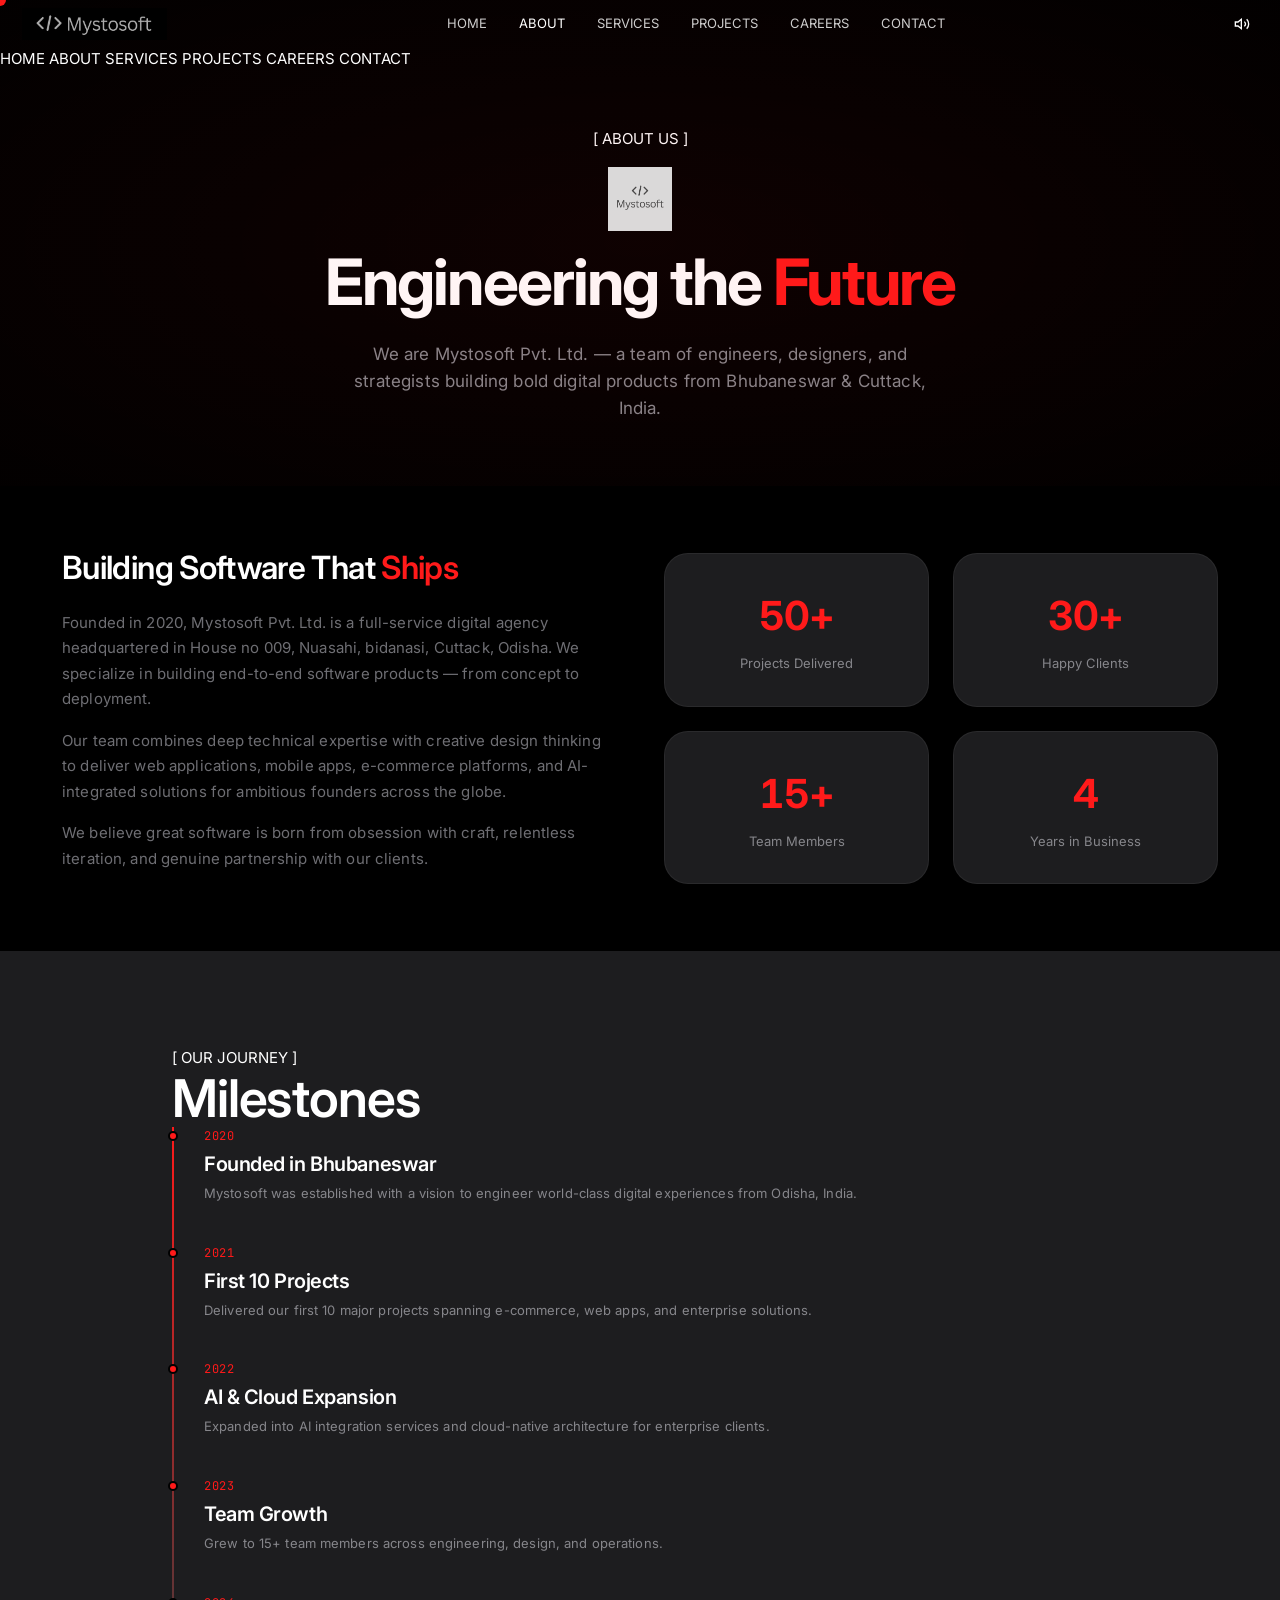
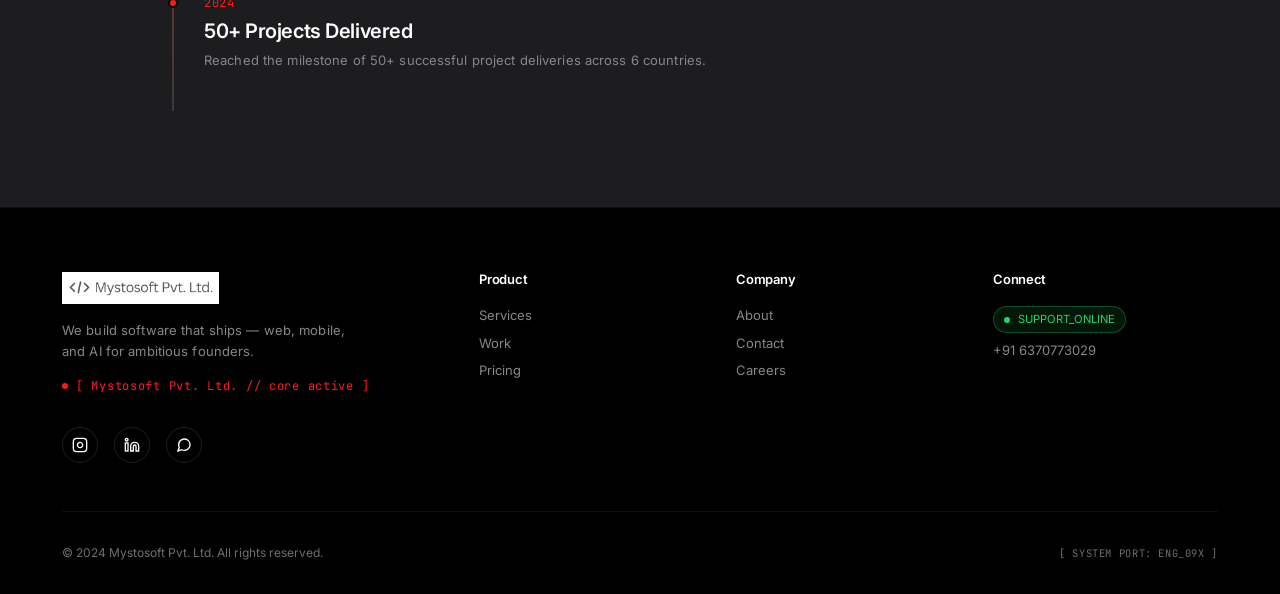
==== commit 275d21c3: "feat: full responsive design for mobile, tablet, and desktop" ====
--- a/about.html
+++ b/about.html
@@ -42,6 +42,15 @@
         </button>
         <div class="nav-toggle"><span></span><span></span><span></span></div>
       </div>
+    </div>
+    <!-- Mobile Menu Overlay -->
+    <div class="mobile-menu">
+      <a href="index.html">HOME</a>
+      <a href="about.html">ABOUT</a>
+      <a href="services.html">SERVICES</a>
+      <a href="projects.html">PROJECTS</a>
+      <a href="careers.html">CAREERS</a>
+      <a href="contact.html">CONTACT</a>
     </div>
   </nav>
 
--- a/css/base.css
+++ b/css/base.css
@@ -101,6 +101,10 @@
 .container { width: 100%; max-width: var(--max-width); margin: 0 auto; padding: 0 22px; }
 .container-wide { max-width: var(--max-width-wide); margin: 0 auto; padding: 0 22px; }
 .container-full { max-width: var(--max-width-full); margin: 0 auto; padding: 0 22px; }
+
+@media (max-width: 480px) {
+  .container, .container-wide, .container-full { padding: 0 16px; }
+}
 .section { padding: var(--section-padding); }
 
 .flex { display: flex; }
@@ -147,6 +151,7 @@
   h2 { font-size: var(--text-3xl); }
   h3 { font-size: var(--text-2xl); }
   .grid-2, .grid-3, .grid-4 { grid-template-columns: 1fr; }
+  .section { padding: var(--section-padding); }
 }
 @media (max-width: 480px) {
   h1 { font-size: var(--text-3xl); }
--- a/css/components.css
+++ b/css/components.css
@@ -406,6 +406,13 @@
   .footer-columns { grid-template-columns: 1fr 1fr; }
   .footer-bottom { flex-direction: column; gap: var(--space-4); text-align: center; }
 }
+@media (max-width: 480px) {
+  .footer { padding: var(--space-10) 0 var(--space-6); }
+  .footer-columns { grid-template-columns: 1fr; gap: var(--space-6); }
+  .footer-tagline { max-width: 100%; }
+  .footer-social { flex-wrap: wrap; }
+  .footer-whatsapp { font-size: 0.625rem; padding: 6px 10px; }
+}
 
 @keyframes pulse {
   0%, 100% { opacity: 1; }
--- a/css/pages.css
+++ b/css/pages.css
@@ -11,6 +11,13 @@
   text-align: center;
   position: relative;
   overflow: hidden;
+}
+@media (max-width: 768px) {
+  .page-hero { padding: calc(var(--nav-height) + var(--space-12)) 0 var(--space-10); }
+}
+@media (max-width: 480px) {
+  .page-hero { padding: calc(var(--nav-height) + var(--space-8)) 0 var(--space-8); }
+  .page-hero p { font-size: var(--text-sm); padding: 0 var(--space-4); }
 }
 .page-hero::before {
   content: '';
@@ -131,6 +138,14 @@
   .about-grid { grid-template-columns: 1fr; }
   .about-stats { grid-template-columns: 1fr; }
 }
+@media (max-width: 480px) {
+  .about-content { padding: var(--space-10) 0; }
+  .about-text h3 { font-size: var(--text-2xl); }
+  .about-stat { padding: var(--space-6); }
+  .about-stat .number { font-size: var(--text-3xl); }
+  .timeline-item { padding-bottom: var(--space-6); }
+  .timeline-item h5 { font-size: var(--text-lg); }
+}
 
 /* ---------- Services Page ---------- */
 .services-detail-grid {
@@ -219,10 +234,23 @@
   .process-grid { grid-template-columns: repeat(2, 1fr); }
   .process-step::after { display: none; }
 }
+@media (max-width: 480px) {
+  .services-detail-grid { gap: var(--space-4); }
+  .service-detail-card { padding: var(--space-6); }
+  .service-detail-card h5 { font-size: var(--text-xl); }
+  .process-grid { grid-template-columns: 1fr; gap: var(--space-4); }
+  .process-section { padding: var(--space-10) 0; }
+  .process-number { width: 48px; height: 48px; font-size: var(--text-base); }
+  .process-step h5 { font-size: var(--text-base); }
+}
 
 /* ---------- Projects Page ---------- */
 .projects-content {
   padding: var(--space-16) 0;
+}
+@media (max-width: 480px) {
+  .projects-content { padding: var(--space-10) 0; }
+  .projects-count { margin-bottom: var(--space-4); }
 }
 .projects-count {
   font-family: var(--font-mono);
@@ -315,6 +343,13 @@
 @media (max-width: 768px) {
   .culture-grid { grid-template-columns: 1fr; }
   .job-card { flex-direction: column; align-items: flex-start; gap: var(--space-4); }
+}
+@media (max-width: 480px) {
+  .culture-card { padding: var(--space-6); }
+  .careers-content { padding: var(--space-10) 0; }
+  .job-card { padding: var(--space-5); }
+  .job-card-info h5 { font-size: var(--text-base); }
+  .job-card-meta { flex-direction: column; gap: var(--space-2); }
 }
 
 /* ---------- Contact Page ---------- */
@@ -426,3 +461,20 @@
 @media (max-width: 768px) {
   .contact-grid { grid-template-columns: 1fr; }
 }
+@media (max-width: 480px) {
+  .contact-content { padding: var(--space-10) 0; }
+  .contact-info h3 { font-size: var(--text-2xl); }
+  .contact-item .info .value { font-size: var(--text-xs); }
+  .contact-form-wrapper { padding: var(--space-6); }
+  .form-group input, .form-group textarea, .form-group select { padding: 10px 12px; font-size: var(--text-xs); }
+}
+
+/* ---------- Success Modal ---------- */
+#successModal > div {
+  transition: padding var(--duration-normal);
+}
+@media (max-width: 480px) {
+  #successModal > div { padding: 1.5rem !important; border-radius: 14px !important; }
+  #successModal > div h4 { font-size: var(--text-xl); }
+  #successModal > div p { font-size: var(--text-xs); }
+}
